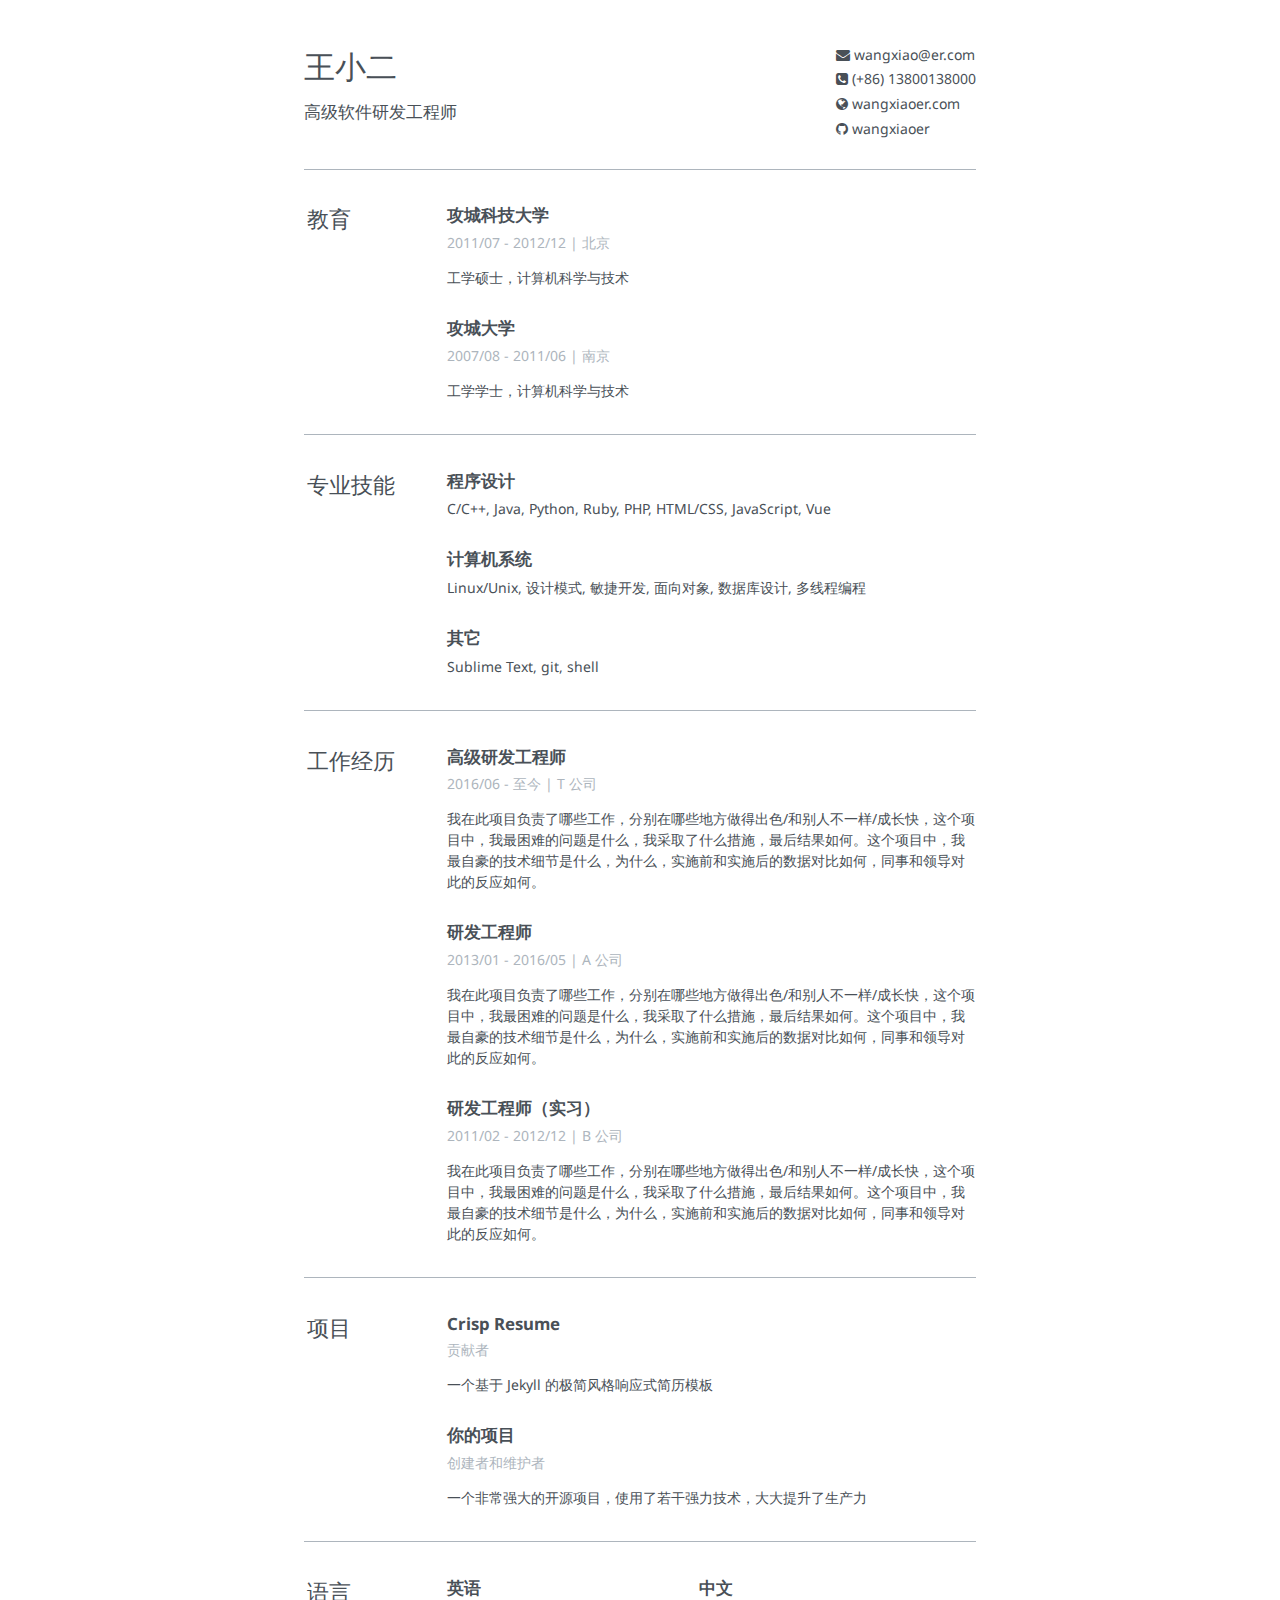
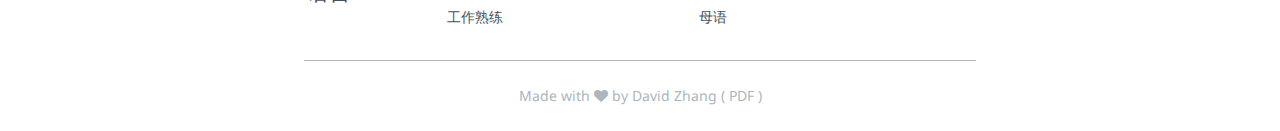
==== resume_zh-CN.html @ d0c9affb "init3" ====
<!DOCTYPE html>
<html>
    <head>
    <title>Résumé</title>
    <meta charset="UTF-8">
    <meta name="viewport" content="width=device-width, initial-scale=1">
    <link href="https://fonts.googleapis.com/css?family=Noto+Sans" rel="stylesheet">
    <link href="https://maxcdn.bootstrapcdn.com/font-awesome/4.7.0/css/font-awesome.min.css" rel="stylesheet">
    <link rel="stylesheet" href="/assets/css/resume.css">
  </head>

  <body>
      <div class="container">
      <header>
        <div class="name-wrapper">
          <div id="fullname" class="title">
            王小二
          </div>
          <div id="jobtitle" class="sub-title">
            高级软件研发工程师
          </div>
        </div>
        <div id="contact" class="contact">
          
          <div class="contact-item">
            
            <i class="fa fa-envelope aria-hidden="true></i> wangxiao@er.com
            
          </div>
          
          <div class="contact-item">
            
            <i class="fa fa-phone-square aria-hidden="true></i> (+86) 13800138000
            
          </div>
          
          <div class="contact-item">
            
            <a href="https://crispgm.github.io/resume/resume_zh-CN.html">
            
            <i class="fa fa-globe aria-hidden="true></i> wangxiaoer.com
            
            </a>
            
          </div>
          
          <div class="contact-item">
            
            <a href="https://github.com/crispgm/resume">
            
            <i class="fa fa-github aria-hidden="true></i> wangxiaoer
            
            </a>
            
          </div>
          
        </div>
      </header>

      <section id="education">
        <div class="section-title">
          教育
        </div>
        <div class="section-content">
          
          <div class="block">
            <div class="block-title">
              攻城科技大学
            </div>
            <div class="block-subtitle">
              2011/07 - 2012/12 | 北京
            </div>
            <div class="block-content">
              工学硕士，计算机科学与技术
            </div>
          </div>
          
          <div class="block">
            <div class="block-title">
              攻城大学
            </div>
            <div class="block-subtitle">
              2007/08 - 2011/06 | 南京
            </div>
            <div class="block-content">
              工学学士，计算机科学与技术
            </div>
          </div>
          
        </div>
      </section>

      <section id="skills">
        <div class="section-title">
          专业技能
        </div>
        <div class="section-content">
          
          <div class="block">
            <div class="block-title">
              程序设计
            </div>
            <div class="block-content">
              C/C++, Java, Python, Ruby, PHP, HTML/CSS, JavaScript, Vue
            </div>
          </div>
          
          <div class="block">
            <div class="block-title">
              计算机系统
            </div>
            <div class="block-content">
              Linux/Unix, 设计模式, 敏捷开发, 面向对象, 数据库设计, 多线程编程
            </div>
          </div>
          
          <div class="block">
            <div class="block-title">
              其它
            </div>
            <div class="block-content">
              Sublime Text, git, shell
            </div>
          </div>
          
        </div>
      </section>

      <section id="experience">
        <div class="section-title">
          工作经历
        </div>
        <div class="section-content">
          
          <div class="block">
            <div class="block-title">
              高级研发工程师
            </div>
            <div class="block-subtitle">
              2016/06 - 至今 | T 公司
            </div>
            <div class="block-content">
              我在此项目负责了哪些工作，分别在哪些地方做得出色/和别人不一样/成长快，这个项目中，我最困难的问题是什么，我采取了什么措施，最后结果如何。这个项目中，我最自豪的技术细节是什么，为什么，实施前和实施后的数据对比如何，同事和领导对此的反应如何。
            </div>
          </div>
          
          <div class="block">
            <div class="block-title">
              研发工程师
            </div>
            <div class="block-subtitle">
              2013/01 - 2016/05 | A 公司
            </div>
            <div class="block-content">
              我在此项目负责了哪些工作，分别在哪些地方做得出色/和别人不一样/成长快，这个项目中，我最困难的问题是什么，我采取了什么措施，最后结果如何。这个项目中，我最自豪的技术细节是什么，为什么，实施前和实施后的数据对比如何，同事和领导对此的反应如何。
            </div>
          </div>
          
          <div class="block">
            <div class="block-title">
              研发工程师（实习）
            </div>
            <div class="block-subtitle">
              2011/02 - 2012/12 | B 公司
            </div>
            <div class="block-content">
              我在此项目负责了哪些工作，分别在哪些地方做得出色/和别人不一样/成长快，这个项目中，我最困难的问题是什么，我采取了什么措施，最后结果如何。这个项目中，我最自豪的技术细节是什么，为什么，实施前和实施后的数据对比如何，同事和领导对此的反应如何。
            </div>
          </div>
          
        </div>
      </section>

      <section id="projects">
        <div class="section-title">
          项目
        </div>
        <div class="section-content">
          
          <div class="block">
            <div class="block-title">
              Crisp Resume
            </div>
            <div class="block-subtitle">
              贡献者
            </div>
            <div class="block-content">
              一个基于 Jekyll 的极简风格响应式简历模板
            </div>
          </div>
          
          <div class="block">
            <div class="block-title">
              你的项目
            </div>
            <div class="block-subtitle">
              创建者和维护者
            </div>
            <div class="block-content">
              一个非常强大的开源项目，使用了若干强力技术，大大提升了生产力
            </div>
          </div>
          
        </div>
      </section>

      <section id="languages">
        <div class="section-title">
          语言
        </div>
        <div class="section-content section-flex">
          
          <div class="block block-square">
            <div class="block-title">
              英语
            </div>
            <div class="block-content">
              工作熟练
            </div>
          </div>
          
          <div class="block block-square">
            <div class="block-title">
              中文
            </div>
            <div class="block-content">
              母语
            </div>
          </div>
          
        </div>
      </section>
    </div>

      <footer>
      Made with <i class="fa fa-heart aria-hidden="true></i> by <a href="https://github.com/crispgm/resume">David Zhang</a> <span class="print">( <a href="javascript:window.print()">PDF</a> )</span>
    </footer>

  </body>
</html>
---- assets/css/resume.css ----
/*
 * Theme of Crisp Minimal Resume
 * Copyright (c) David Zhang, 2019
 */
html {
  width: 100%;
  font-size: 14px; }

body {
  text-align: center;
  width: 100%;
  font-family: "Noto Sans", "Segoe UI", Roboto, Helvetica, "Hiragino Sans GB", "Microsoft Yahei", sans-serif;
  -webkit-font-smoothing: antialiased;
  font-size: 1rem;
  margin: 0;
  color: #495057;
  background-color: #fff; }

a {
  text-decoration: none;
  color: inherit; }
  a:hover {
    text-decoration: underline; }

.container {
  margin-left: auto;
  margin-right: auto;
  margin-bottom: 1rem;
  max-width: 48rem;
  text-align: left; }

@media screen and (max-width: 48rem) {
  html {
    font-size: 12px; }

  .container {
    padding-left: .4rem;
    padding-right: .4rem; } }
@media print {
  html {
    font-size: 12px; }

  .print {
    display: none; } }
header {
  display: flex;
  justify-content: space-between;
  border-bottom: 0.1rem solid #adb5bd;
  padding-top: 2.2rem;
  padding-bottom: 2.2rem; }

.name-wrapper {
  padding-top: 1rem;
  padding-bottom: 1rem;
  width: 420px; }

.title {
  font-size: 2.2rem; }

.sub-title {
  font-size: 1.2rem;
  margin-top: .8rem; }

.contact {
  font-size: 1rem;
  padding-top: 1rem; }

.contact-item {
  margin-top: .4rem; }
  .contact-item:nth-child(1) {
    margin-top: 0; }
  .contact-item:a {
    color: inherit;
    text-decoration: none; }

@media screen and (max-width: 48rem) {
  header {
    display: block;
    padding-bottom: 1rem; }

  .name-wrapper {
    text-align: center;
    padding-bottom: 2rem; }

  .contact {
    padding-top: 1rem;
    border-top: 0.1rem solid #adb5bd; }

  .contact-item {
    padding-top: .2rem;
    padding-left: .4rem; } }
section {
  display: flex;
  padding-top: 2.4rem;
  padding-bottom: 2.4rem;
  padding-left: .2rem;
  border-bottom: 0.1rem solid #adb5bd;
  hyphens: auto; }

.section-title {
  font-size: 1.6rem;
  text-align: left;
  min-width: 10rem; }

.section-flex {
  display: flex;
  flex-wrap: wrap; }

.block {
  margin-bottom: 2rem; }
  .block:last-child {
    margin-bottom: 0; }

.block-square {
  width: 18rem; }
  .block-square:nth-last-child(2) {
    margin-bottom: 0; }

.block-title {
  font-size: 1.2rem;
  margin-bottom: .4rem;
  font-weight: bold; }

.block-subtitle {
  font-size: 1rem;
  margin-bottom: 1rem;
  color: #adb5bd; }

.block-content {
  font-size: 1rem;
  line-height: 1.5; }

@media screen and (max-width: 48rem) {
  section {
    display: block;
    padding-top: 2rem;
    padding-bottom: 2rem; }

  .section-title {
    text-align: center;
    margin-bottom: 2rem; }

  .section-flex {
    display: block; }

  .block-square:nth-last-child(2) {
    margin-bottom: 2rem; } }
footer {
  color: #adb5bd;
  font-size: 1rem;
  min-height: 3rem;
  line-height: 3rem;
  margin-top: 1rem;
  margin-bottom: 1rem; }
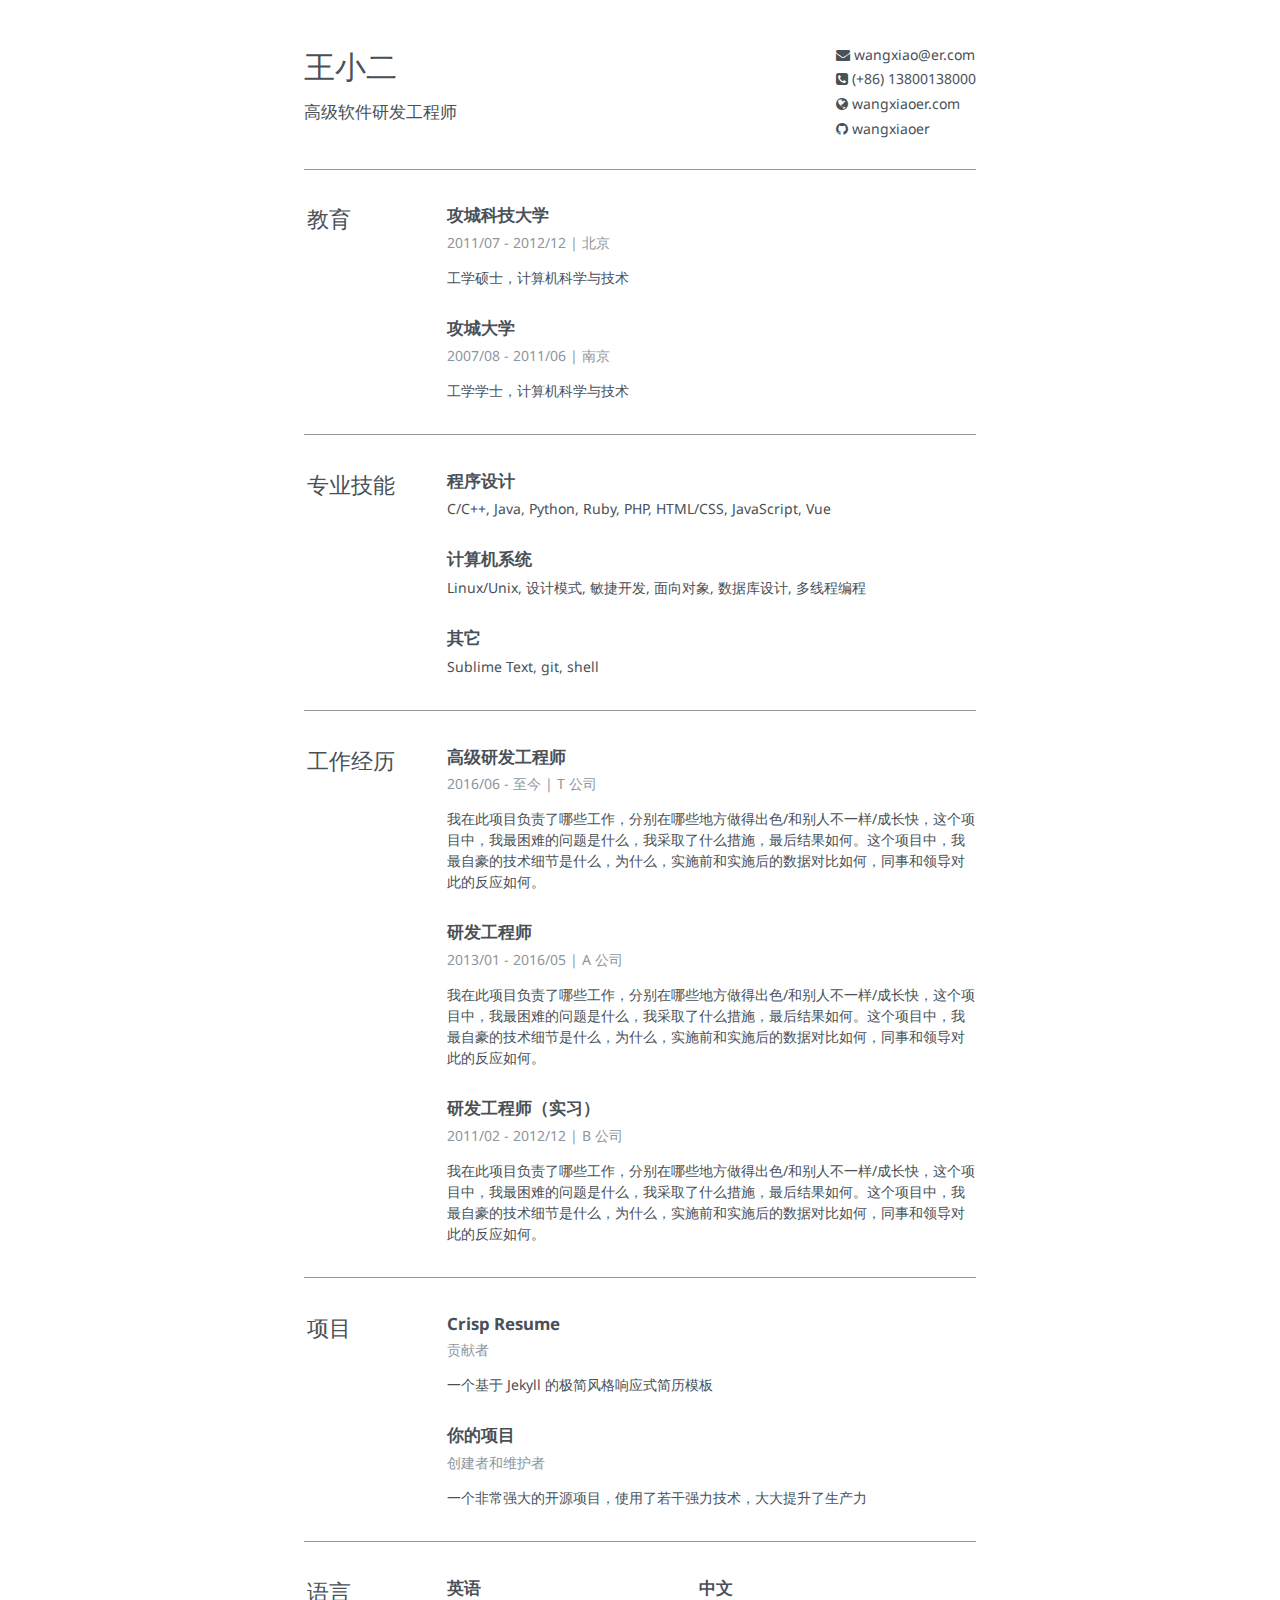
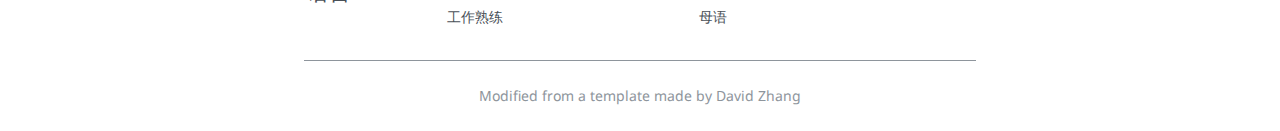
==== commit ab257f1b: "init3" ====
--- a/resume_zh-CN.html
+++ b/resume_zh-CN.html
@@ -233,7 +233,7 @@
     </div>
 
       <footer>
-      Made with <i class="fa fa-heart aria-hidden="true></i> by <a href="https://github.com/crispgm/resume">David Zhang</a> <span class="print">( <a href="javascript:window.print()">PDF</a> )</span>
+      Modified from a template made by <a href="https://github.com/crispgm/resume">David Zhang</a>
     </footer>
 
   </body>
--- a/assets/css/resume.css
+++ b/assets/css/resume.css
@@ -45,7 +45,7 @@
 header {
   display: flex;
   justify-content: space-between;
-  border-bottom: 0.1rem solid #adb5bd;
+  border-bottom: 0.1rem solid #8e959c;
   padding-top: 2.2rem;
   padding-bottom: 2.2rem; }
 
@@ -84,7 +84,7 @@
 
   .contact {
     padding-top: 1rem;
-    border-top: 0.1rem solid #adb5bd; }
+    border-top: 0.1rem solid #8e959c; }
 
   .contact-item {
     padding-top: .2rem;
@@ -94,7 +94,7 @@
   padding-top: 2.4rem;
   padding-bottom: 2.4rem;
   padding-left: .2rem;
-  border-bottom: 0.1rem solid #adb5bd;
+  border-bottom: 0.1rem solid #8e959c;
   hyphens: auto; }
 
 .section-title {
@@ -124,7 +124,7 @@
 .block-subtitle {
   font-size: 1rem;
   margin-bottom: 1rem;
-  color: #adb5bd; }
+  color: #8e959c; }
 
 .block-content {
   font-size: 1rem;
@@ -146,7 +146,7 @@
   .block-square:nth-last-child(2) {
     margin-bottom: 2rem; } }
 footer {
-  color: #adb5bd;
+  color: #8e959c;
   font-size: 1rem;
   min-height: 3rem;
   line-height: 3rem;
